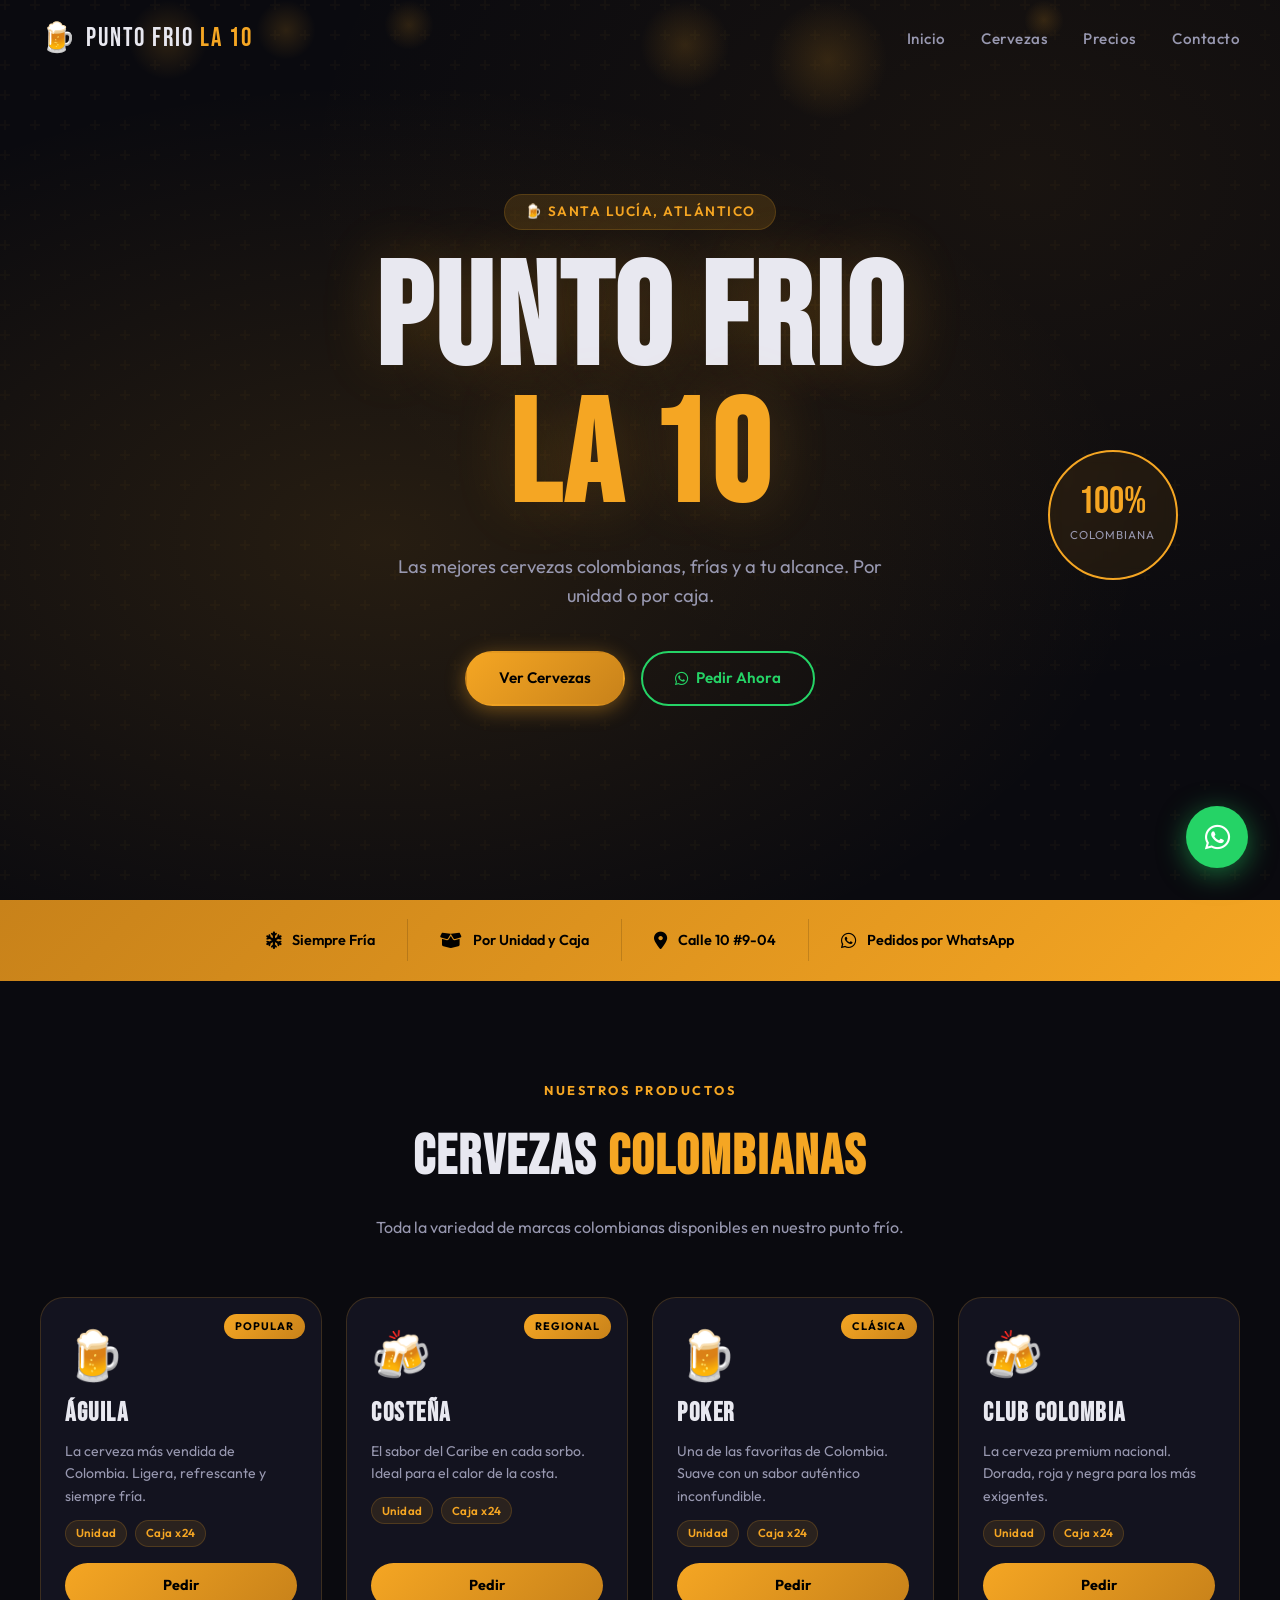
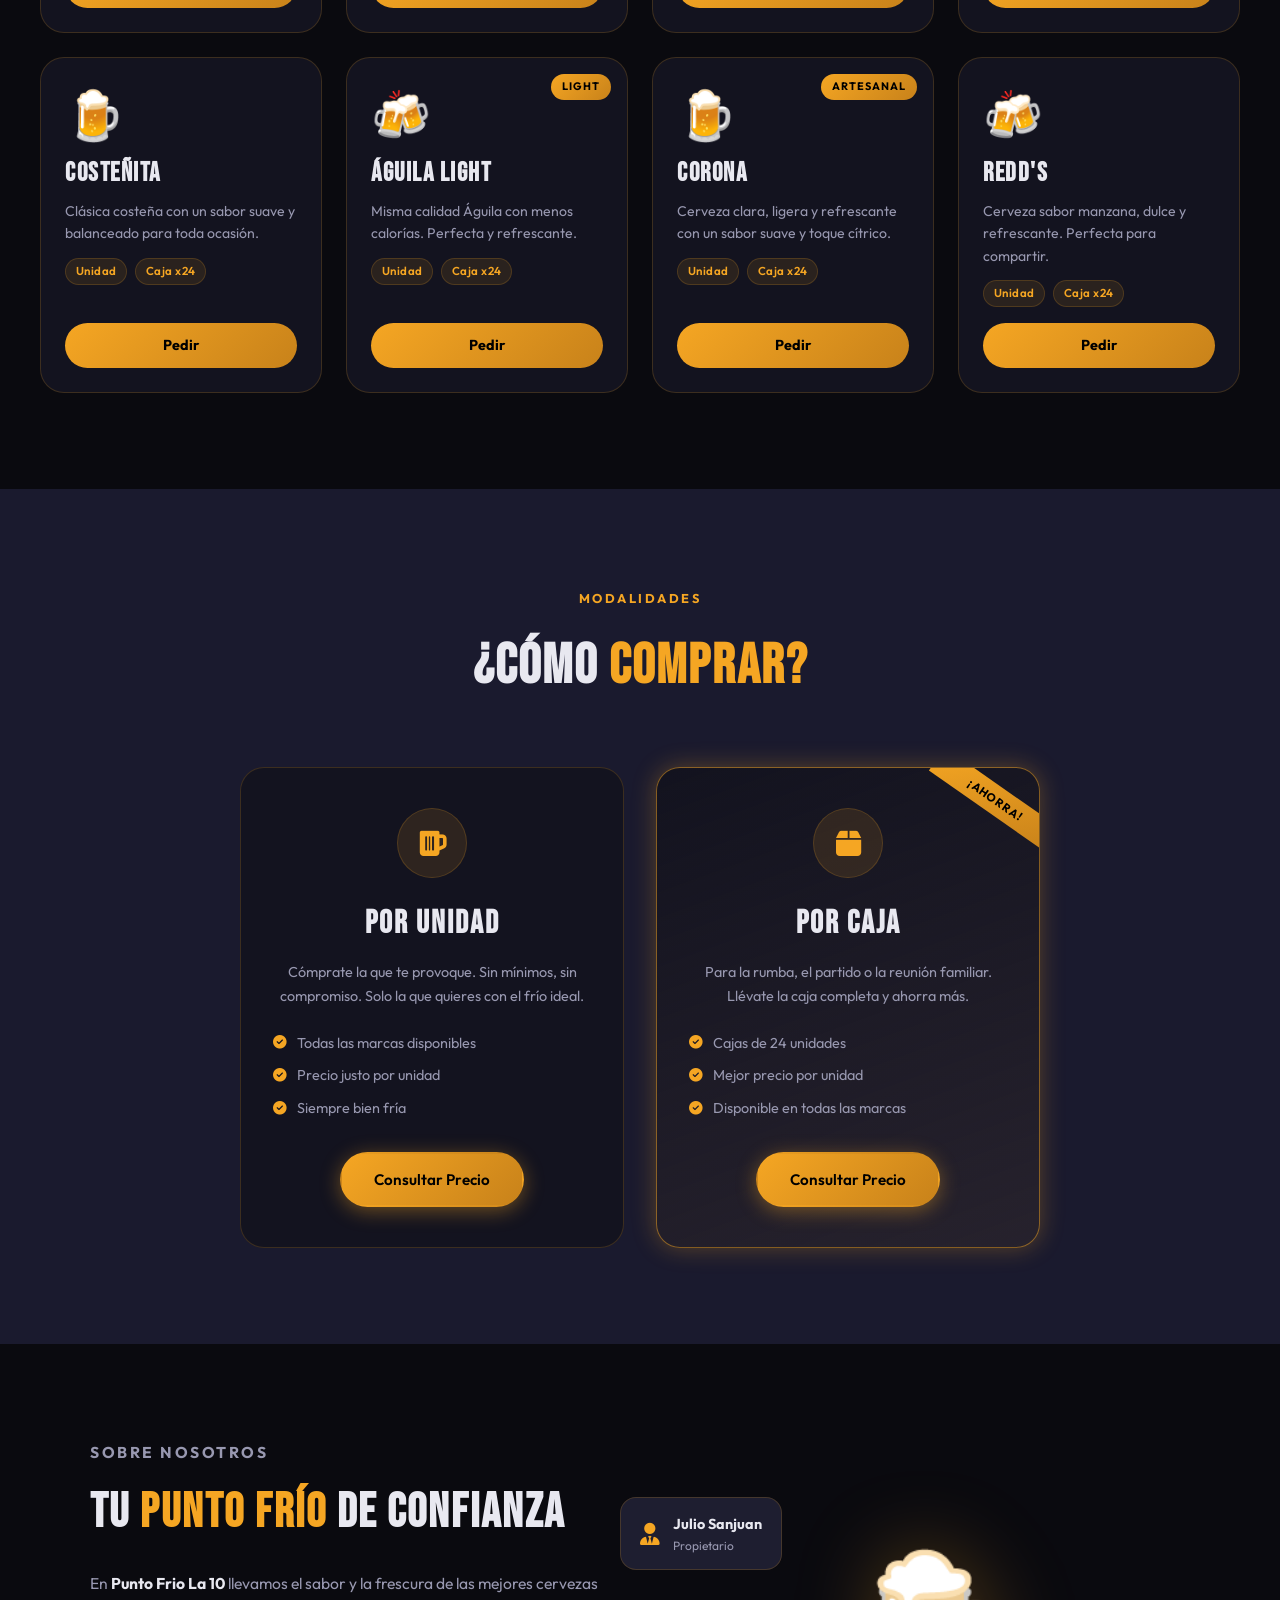
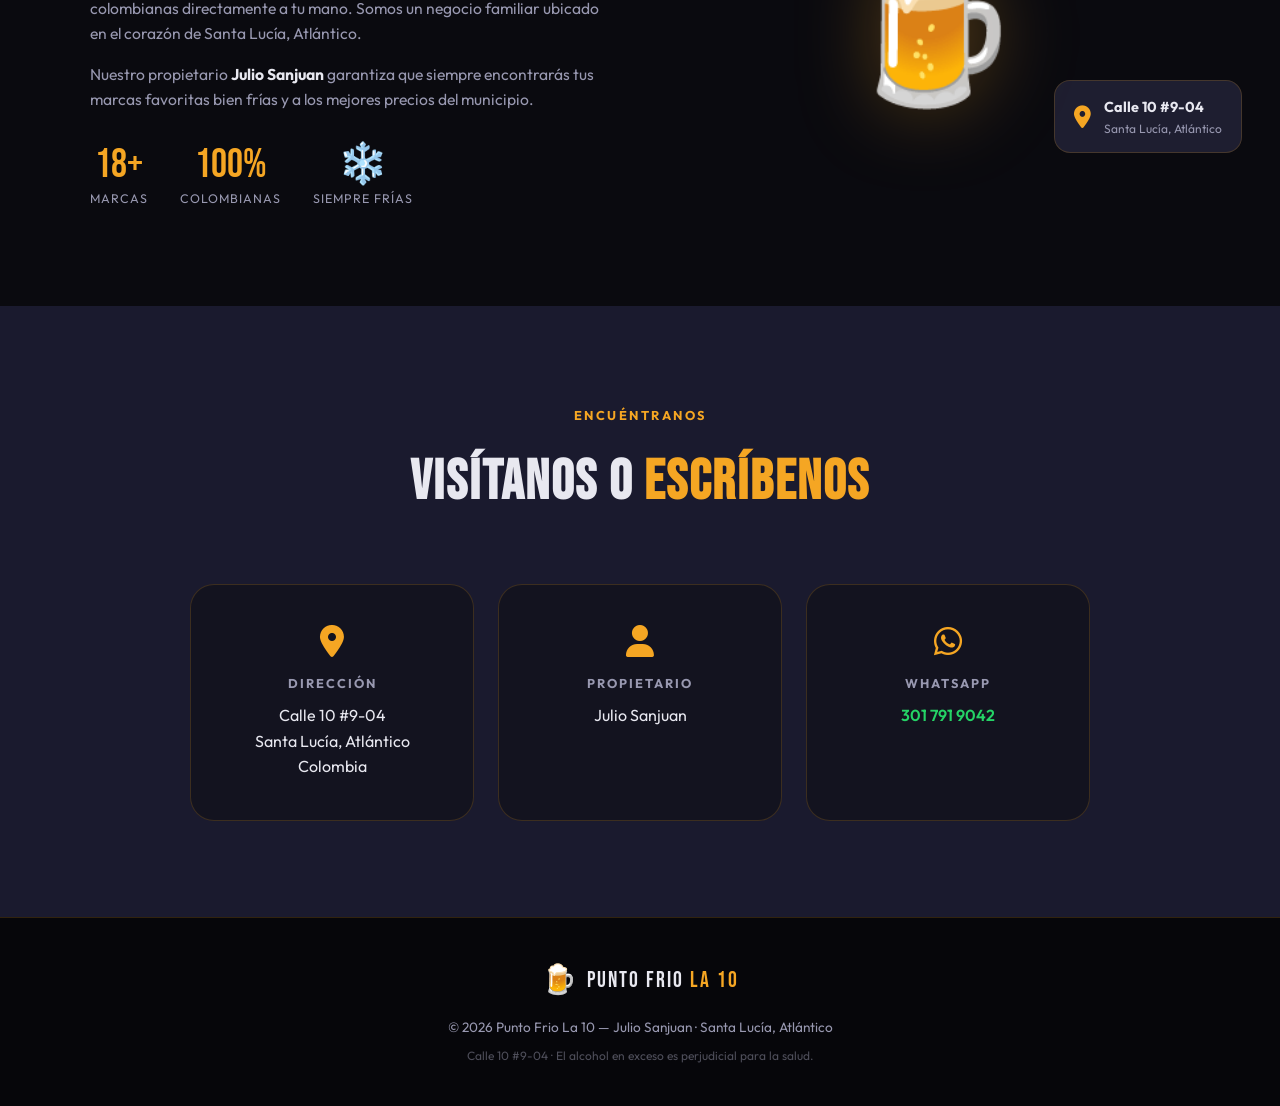
==== index.html @ 5906bde1 "Rename punto_frio_la_10.html to index.html" ====
<!DOCTYPE html>
<html lang="es">

<head>
    <meta charset="UTF-8" />
    <meta name="viewport" content="width=device-width, initial-scale=1.0" />
    <meta name="description"
        content="Punto Frio La 10 — Tu tienda de cervezas colombianas en Santa Lucía, Atlántico. Vendemos por unidad y por caja. Propietario: Julio Sanjuan." />
    <title>Punto Frio La 10 | Cervezas Colombianas</title>
    <link rel="stylesheet" href="stile.css" />
    <link rel="preconnect" href="https://fonts.googleapis.com" />
    <link rel="preconnect" href="https://fonts.gstatic.com" crossorigin />
    <link href="https://fonts.googleapis.com/css2?family=Bebas+Neue&family=Outfit:wght@300;400;600;700&display=swap"
        rel="stylesheet" />
    <!-- Font Awesome for icons -->
    <link rel="stylesheet" href="https://cdnjs.cloudflare.com/ajax/libs/font-awesome/6.5.0/css/all.min.css" />
</head>

<body>

    <!-- ===== NAV ===== -->
    <nav class="navbar" id="navbar">
        <div class="nav-brand">
            <span class="brand-icon">🍺</span>
            <span class="brand-name">Punto Frio <span class="accent">La 10</span></span>
        </div>
        <ul class="nav-links" id="navLinks">
            <li><a href="#inicio">Inicio</a></li>
            <li><a href="#productos">Cervezas</a></li>
            <li><a href="#precios">Precios</a></li>
            <li><a href="#contacto">Contacto</a></li>
        </ul>
        <button class="hamburger" id="hamburger" aria-label="Menú">
            <span></span><span></span><span></span>
        </button>
    </nav>

    <!-- ===== HERO ===== -->
    <section class="hero" id="inicio">
        <div class="hero-bg-overlay"></div>
        <div class="bubbles">
            <div class="bubble"></div>
            <div class="bubble"></div>
            <div class="bubble"></div>
            <div class="bubble"></div>
            <div class="bubble"></div>
            <div class="bubble"></div>
        </div>
        <div class="hero-content">
            <p class="hero-tag">🍺 Santa Lucía, Atlántico</p>
            <h1 class="hero-title">Punto Frio<br /><span class="accent">La 10</span></h1>
            <p class="hero-subtitle">Las mejores cervezas colombianas, frías y a tu alcance. Por unidad o por caja.</p>
            <div class="hero-cta">
                <a href="#productos" class="btn btn-primary">Ver Cervezas</a>
                <a href="https://wa.me/573017919042" class="btn btn-outline" target="_blank" rel="noopener">
                    <i class="fab fa-whatsapp"></i> Pedir Ahora
                </a>
            </div>
        </div>
        <div class="hero-badge">
            <div class="badge-inner">
                <span class="badge-num">100%</span>
                <span class="badge-text">Colombiana</span>
            </div>
        </div>
    </section>

    <!-- ===== FEATURES STRIP ===== -->
    <section class="features-strip">
        <div class="feature-item">
            <i class="fas fa-snowflake"></i>
            <span>Siempre Fría</span>
        </div>
        <div class="feature-item">
            <i class="fas fa-box-open"></i>
            <span>Por Unidad y Caja</span>
        </div>
        <div class="feature-item">
            <i class="fas fa-map-marker-alt"></i>
            <span>Calle 10 #9-04</span>
        </div>
        <div class="feature-item">
            <i class="fab fa-whatsapp"></i>
            <span>Pedidos por WhatsApp</span>
        </div>
    </section>

    <!-- ===== PRODUCTS ===== -->
    <section class="products" id="productos">
        <div class="section-header">
            <p class="section-tag">Nuestros Productos</p>
            <h2 class="section-title">Cervezas <span class="accent">Colombianas</span></h2>
            <p class="section-sub">Toda la variedad de marcas colombianas disponibles en nuestro punto frío.</p>
        </div>
        <div class="products-grid">

            <div class="product-card" id="card-aguila">
                <div class="product-badge">Popular</div>
                <div class="product-emoji">🍺</div>
                <div class="product-info">
                    <h3>Águila</h3>
                    <p>La cerveza más vendida de Colombia. Ligera, refrescante y siempre fría.</p>
                    <div class="product-tags">
                        <span class="tag">Unidad</span>
                        <span class="tag">Caja x24</span>
                    </div>
                </div>
                <a href="https://wa.me/573017919042?text=Hola!%20Quiero%20pedir%20Águila" target="_blank"
                    class="product-btn">Pedir</a>
            </div>

            <div class="product-card" id="card-costeña">
                <div class="product-badge">Regional</div>
                <div class="product-emoji">🍻</div>
                <div class="product-info">
                    <h3>Costeña</h3>
                    <p>El sabor del Caribe en cada sorbo. Ideal para el calor de la costa.</p>
                    <div class="product-tags">
                        <span class="tag">Unidad</span>
                        <span class="tag">Caja x24</span>
                    </div>
                </div>
                <a href="https://wa.me/573017919042?text=Hola!%20Quiero%20pedir%20Costeña" target="_blank"
                    class="product-btn">Pedir</a>
            </div>

            <div class="product-card" id="card-poker">
                <div class="product-badge">Clásica</div>
                <div class="product-emoji">🍺</div>
                <div class="product-info">
                    <h3>Poker</h3>
                    <p>Una de las favoritas de Colombia. Suave con un sabor auténtico inconfundible.</p>
                    <div class="product-tags">
                        <span class="tag">Unidad</span>
                        <span class="tag">Caja x24</span>
                    </div>
                </div>
                <a href="https://wa.me/573017919042?text=Hola!%20Quiero%20pedir%20Poker" target="_blank"
                    class="product-btn">Pedir</a>
            </div>

            <div class="product-card" id="card-club">
                <div class="product-emoji">🍻</div>
                <div class="product-info">
                    <h3>Club Colombia</h3>
                    <p>La cerveza premium nacional. Dorada, roja y negra para los más exigentes.</p>
                    <div class="product-tags">
                        <span class="tag">Unidad</span>
                        <span class="tag">Caja x24</span>
                    </div>
                </div>
                <a href="https://wa.me/573017919042?text=Hola!%20Quiero%20pedir%20Club%20Colombia" target="_blank"
                    class="product-btn">Pedir</a>
            </div>

            <div class="product-card" id="card-pilsen">
                <div class="product-emoji">🍺</div>
                <div class="product-info">
                    <h3>Costeñita</h3>
                    <p>Clásica costeña con un sabor suave y balanceado para toda ocasión.</p>
                    <div class="product-tags">
                        <span class="tag">Unidad</span>
                        <span class="tag">Caja x24</span>
                    </div>
                </div>
                <a href="https://wa.me/573017919042?text=Hola!%20Quiero%20pedir%20Pilsen" target="_blank"
                    class="product-btn">Pedir</a>
            </div>

            <div class="product-card" id="card-aguila-light">
                <div class="product-badge">Light</div>
                <div class="product-emoji">🍻</div>
                <div class="product-info">
                    <h3>Águila Light</h3>
                    <p>Misma calidad Águila con menos calorías. Perfecta y refrescante.</p>
                    <div class="product-tags">
                        <span class="tag">Unidad</span>
                        <span class="tag">Caja x24</span>
                    </div>
                </div>
                <a href="https://wa.me/573017919042?text=Hola!%20Quiero%20pedir%20Águila%20Light" target="_blank"
                    class="product-btn">Pedir</a>
            </div>

            <div class="product-card" id="card-tres-cordilleras">
                <div class="product-badge">Artesanal</div>
                <div class="product-emoji">🍺</div>
                <div class="product-info">
                    <h3>Corona</h3>
                    <p>Cerveza clara, ligera y refrescante con un sabor suave y toque cítrico.</p>
                    <div class="product-tags">
                        <span class="tag">Unidad</span>
                        <span class="tag">Caja x24</span>
                    </div>
                </div>
                <a href="https://wa.me/573017919042?text=Hola!%20Quiero%20pedir%20Tres%20Cordilleras" target="_blank"
                    class="product-btn">Pedir</a>
            </div>

            <div class="product-card" id="card-redd">
                <div class="product-emoji">🍻</div>
                <div class="product-info">
                    <h3>Redd's</h3>
                    <p>Cerveza sabor manzana, dulce y refrescante. Perfecta para compartir.</p>
                    <div class="product-tags">
                        <span class="tag">Unidad</span>
                        <span class="tag">Caja x24</span>
                    </div>
                </div>
                <a href="https://wa.me/573017919042?text=Hola!%20Quiero%20pedir%20Redd's" target="_blank"
                    class="product-btn">Pedir</a>
            </div>

        </div>
    </section>

    <!-- ===== PRICING ===== -->
    <section class="pricing" id="precios">
        <div class="section-header">
            <p class="section-tag">Modalidades</p>
            <h2 class="section-title">¿Cómo <span class="accent">comprar?</span></h2>
        </div>
        <div class="pricing-grid">
            <div class="pricing-card" id="pricing-unit">
                <div class="pricing-icon"><i class="fas fa-beer"></i></div>
                <h3>Por Unidad</h3>
                <p>Cómprate la que te provoque. Sin mínimos, sin compromiso. Solo la que quieres con el frío ideal.</p>
                <ul>
                    <li><i class="fas fa-check-circle"></i> Todas las marcas disponibles</li>
                    <li><i class="fas fa-check-circle"></i> Precio justo por unidad</li>
                    <li><i class="fas fa-check-circle"></i> Siempre bien fría</li>
                </ul>
                <a href="https://wa.me/573017919042?text=Hola!%20Quiero%20saber%20los%20precios%20por%20unidad"
                    target="_blank" class="btn btn-primary">Consultar Precio</a>
            </div>
            <div class="pricing-card featured" id="pricing-box">
                <div class="pricing-ribbon">¡Ahorra!</div>
                <div class="pricing-icon"><i class="fas fa-box"></i></div>
                <h3>Por Caja</h3>
                <p>Para la rumba, el partido o la reunión familiar. Llévate la caja completa y ahorra más.</p>
                <ul>
                    <li><i class="fas fa-check-circle"></i> Cajas de 24 unidades</li>
                    <li><i class="fas fa-check-circle"></i> Mejor precio por unidad</li>
                    <li><i class="fas fa-check-circle"></i> Disponible en todas las marcas</li>
                </ul>
                <a href="https://wa.me/573017919042?text=Hola!%20Quiero%20saber%20los%20precios%20por%20caja"
                    target="_blank" class="btn btn-primary">Consultar Precio</a>
            </div>
        </div>
    </section>

    <!-- ===== ABOUT ===== -->
    <section class="about" id="about">
        <div class="about-content">
            <div class="about-text">
                <p class="section-tag">Sobre Nosotros</p>
                <h2>Tu <span class="accent">Punto Frío</span> de Confianza</h2>
                <p>En <strong>Punto Frio La 10</strong> llevamos el sabor y la frescura de las mejores cervezas
                    colombianas directamente a tu mano. Somos un negocio familiar ubicado en el corazón de Santa Lucía,
                    Atlántico.</p>
                <p>Nuestro propietario <strong>Julio Sanjuan</strong> garantiza que siempre encontrarás tus marcas
                    favoritas bien frías y a los mejores precios del municipio.</p>
                <div class="about-stats">
                    <div class="stat">
                        <span class="stat-num">18+</span>
                        <span class="stat-label">Marcas</span>
                    </div>
                    <div class="stat">
                        <span class="stat-num">100%</span>
                        <span class="stat-label">Colombianas</span>
                    </div>
                    <div class="stat">
                        <span class="stat-num">❄️</span>
                        <span class="stat-label">Siempre Frías</span>
                    </div>
                </div>
            </div>
            <div class="about-visual">
                <div class="about-card-float" id="about-owner">
                    <i class="fas fa-user-tie"></i>
                    <div>
                        <strong>Julio Sanjuan</strong>
                        <span>Propietario</span>
                    </div>
                </div>
                <div class="about-card-float" id="about-location">
                    <i class="fas fa-map-marker-alt"></i>
                    <div>
                        <strong>Calle 10 #9-04</strong>
                        <span>Santa Lucía, Atlántico</span>
                    </div>
                </div>
                <div class="about-big-icon">🍺</div>
            </div>
        </div>
    </section>

    <!-- ===== CONTACT ===== -->
    <section class="contact" id="contacto">
        <div class="section-header">
            <p class="section-tag">Encuéntranos</p>
            <h2 class="section-title">Visítanos o <span class="accent">Escríbenos</span></h2>
        </div>
        <div class="contact-grid">
            <div class="contact-card" id="contact-address">
                <i class="fas fa-map-marker-alt"></i>
                <h4>Dirección</h4>
                <p>Calle 10 #9-04<br />Santa Lucía, Atlántico<br />Colombia</p>
            </div>
            <div class="contact-card" id="contact-owner">
                <i class="fas fa-user"></i>
                <h4>Propietario</h4>
                <p>Julio Sanjuan</p>
            </div>
            <div class="contact-card" id="contact-whatsapp">
                <i class="fab fa-whatsapp"></i>
                <h4>WhatsApp</h4>
                <p><a href="https://wa.me/573017919042" target="_blank" rel="noopener">301 791 9042</a></p>
            </div>
        </div>
    </section>

    <!-- ===== FOOTER ===== -->
    <footer class="footer">
        <div class="footer-inner">
            <div class="footer-brand">
                <span class="brand-icon">🍺</span>
                <span>Punto Frio <span class="accent">La 10</span></span>
            </div>
            <p>© 2026 Punto Frio La 10 — Julio Sanjuan · Santa Lucía, Atlántico</p>
            <p class="footer-legal">Calle 10 #9-04 · El alcohol en exceso es perjudicial para la salud.</p>
        </div>
    </footer>

    <!-- ===== WHATSAPP FLOATING BUTTON ===== -->
    <a href="https://wa.me/573017919042?text=Hola!%20Estoy%20interesado%20en%20sus%20cervezas%20🍺" class="whatsapp-fab"
        id="whatsapp-fab" target="_blank" rel="noopener" aria-label="Contactar por WhatsApp">
        <i class="fab fa-whatsapp"></i>
        <span class="whatsapp-tooltip">¡Escríbenos!</span>
    </a>

    <script>
        // Navbar scroll
        const navbar = document.getElementById('navbar');
        window.addEventListener('scroll', () => {
            navbar.classList.toggle('scrolled', window.scrollY > 50);
        });

        // Hamburger menu
        const hamburger = document.getElementById('hamburger');
        const navLinks = document.getElementById('navLinks');
        hamburger.addEventListener('click', () => {
            navLinks.classList.toggle('open');
            hamburger.classList.toggle('active');
        });

        // Close nav on link click
        document.querySelectorAll('.nav-links a').forEach(link => {
            link.addEventListener('click', () => {
                navLinks.classList.remove('open');
                hamburger.classList.remove('active');
            });
        });

        // Intersection Observer for scroll animations
        const observer = new IntersectionObserver((entries) => {
            entries.forEach(entry => {
                if (entry.isIntersecting) {
                    entry.target.classList.add('visible');
                }
            });
        }, { threshold: 0.15 });

        document.querySelectorAll('.product-card, .pricing-card, .contact-card, .about-card-float, .feature-item').forEach(el => {
            observer.observe(el);
        });
    </script>
</body>

</html>
---- stile.css ----
*,
*::before,
*::after {
  box-sizing: border-box;
  margin: 0;
  padding: 0;
}

:root {
  --gold: #f5a623;
  --gold-dark: #c8821a;
  --amber: #ffcc44;
  --bg-dark: #0a0a0f;
  --bg-card: #13131f;
  --bg-card2: #1a1a2e;
  --surface: #1e1e30;
  --border: rgba(245, 166, 35, 0.18);
  --text: #e8e8f0;
  --text-muted: #9898b0;
  --green-wa: #25D366;
  --radius: 16px;
  --radius-lg: 24px;
  --shadow: 0 8px 32px rgba(0, 0, 0, 0.5);
  --glow: 0 0 24px rgba(245, 166, 35, 0.3);
}

html {
  scroll-behavior: smooth;
}

body {
  font-family: 'Outfit', sans-serif;
  background: var(--bg-dark);
  color: var(--text);
  overflow-x: hidden;
  line-height: 1.6;
}

.accent {
  color: var(--gold);
}

/* --- SCROLLBAR --- */
::-webkit-scrollbar {
  width: 6px;
}

::-webkit-scrollbar-track {
  background: var(--bg-dark);
}

::-webkit-scrollbar-thumb {
  background: var(--gold-dark);
  border-radius: 3px;
}

/* =============================================
   NAVBAR
   ============================================= */
.navbar {
  position: fixed;
  top: 0;
  left: 0;
  right: 0;
  z-index: 1000;
  display: flex;
  align-items: center;
  justify-content: space-between;
  padding: 1rem 2.5rem;
  transition: background 0.3s, backdrop-filter 0.3s, box-shadow 0.3s;
}

.navbar.scrolled {
  background: rgba(10, 10, 15, 0.9);
  backdrop-filter: blur(12px);
  box-shadow: 0 2px 20px rgba(0, 0, 0, 0.6);
}

.nav-brand {
  display: flex;
  align-items: center;
  gap: 0.5rem;
  font-family: 'Bebas Neue', sans-serif;
  font-size: 1.6rem;
  letter-spacing: 2px;
  color: var(--text);
  text-decoration: none;
}

.brand-icon {
  font-size: 1.8rem;
}

.nav-links {
  display: flex;
  list-style: none;
  gap: 2.2rem;
}

.nav-links a {
  color: var(--text-muted);
  text-decoration: none;
  font-weight: 500;
  font-size: 0.95rem;
  letter-spacing: 0.5px;
  transition: color 0.25s;
  position: relative;
}

.nav-links a::after {
  content: '';
  position: absolute;
  bottom: -4px;
  left: 0;
  width: 0;
  height: 2px;
  background: var(--gold);
  transition: width 0.3s;
}

.nav-links a:hover {
  color: var(--gold);
}

.nav-links a:hover::after {
  width: 100%;
}

.hamburger {
  display: none;
  flex-direction: column;
  gap: 5px;
  background: none;
  border: none;
  cursor: pointer;
  padding: 4px;
}

.hamburger span {
  display: block;
  width: 26px;
  height: 2px;
  background: var(--text);
  border-radius: 2px;
  transition: transform 0.3s, opacity 0.3s;
}

.hamburger.active span:nth-child(1) {
  transform: translateY(7px) rotate(45deg);
}

.hamburger.active span:nth-child(2) {
  opacity: 0;
}

.hamburger.active span:nth-child(3) {
  transform: translateY(-7px) rotate(-45deg);
}


.hero {
  position: relative;
  min-height: 100vh;
  display: flex;
  align-items: center;
  justify-content: center;
  overflow: hidden;
  background: radial-gradient(ellipse at 30% 60%, rgba(245, 166, 35, 0.12) 0%, transparent 60%),
    radial-gradient(ellipse at 80% 20%, rgba(200, 130, 26, 0.08) 0%, transparent 50%),
    var(--bg-dark);
}

.hero-bg-overlay {
  position: absolute;
  inset: 0;
  background: url("data:image/svg+xml,%3Csvg width='60' height='60' viewBox='0 0 60 60' xmlns='http://www.w3.org/2000/svg'%3E%3Cg fill='none' fill-rule='evenodd'%3E%3Cg fill='%23f5a623' fill-opacity='0.03'%3E%3Cpath d='M36 34v-4h-2v4h-4v2h4v4h2v-4h4v-2h-4zm0-30V0h-2v4h-4v2h4v4h2V6h4V4h-4zM6 34v-4H4v4H0v2h4v4h2v-4h4v-2H6zM6 4V0H4v4H0v2h4v4h2V6h4V4H6z'/%3E%3C/g%3E%3C/g%3E%3C/svg%3E");
}


.bubbles {
  position: absolute;
  inset: 0;
  pointer-events: none;
}

.bubble {
  position: absolute;
  border-radius: 50%;
  background: radial-gradient(circle, rgba(245, 166, 35, 0.15), transparent 70%);
  animation: floatBubble linear infinite;
}

.bubble:nth-child(1) {
  width: 80px;
  height: 80px;
  left: 10%;
  animation-duration: 8s;
  animation-delay: 0s;
}

.bubble:nth-child(2) {
  width: 50px;
  height: 50px;
  left: 30%;
  animation-duration: 12s;
  animation-delay: 2s;
}

.bubble:nth-child(3) {
  width: 120px;
  height: 120px;
  left: 60%;
  animation-duration: 10s;
  animation-delay: 1s;
}

.bubble:nth-child(4) {
  width: 40px;
  height: 40px;
  left: 80%;
  animation-duration: 7s;
  animation-delay: 3s;
}

.bubble:nth-child(5) {
  width: 90px;
  height: 90px;
  left: 50%;
  animation-duration: 14s;
  animation-delay: 0.5s;
}

.bubble:nth-child(6) {
  width: 60px;
  height: 60px;
  left: 20%;
  animation-duration: 9s;
  animation-delay: 4s;
}

@keyframes floatBubble {
  0% {
    bottom: -10%;
    opacity: 0;
    transform: scale(0.8);
  }

  10% {
    opacity: 1;
  }

  90% {
    opacity: 1;
  }

  100% {
    bottom: 110%;
    opacity: 0;
    transform: scale(1.2);
  }
}

.hero-content {
  position: relative;
  z-index: 2;
  text-align: center;
  max-width: 750px;
  padding: 0 1.5rem;
}

.hero-tag {
  display: inline-block;
  background: rgba(245, 166, 35, 0.15);
  border: 1px solid var(--border);
  color: var(--gold);
  font-size: 0.85rem;
  font-weight: 600;
  letter-spacing: 1.5px;
  text-transform: uppercase;
  padding: 0.4rem 1.2rem;
  border-radius: 50px;
  margin-bottom: 1.5rem;
  animation: fadeDown 0.8s ease both;
}

.hero-title {
  font-family: 'Bebas Neue', sans-serif;
  font-size: clamp(4rem, 12vw, 9rem);
  line-height: 0.95;
  letter-spacing: 3px;
  color: var(--text);
  animation: fadeDown 0.9s 0.1s ease both;
  text-shadow: 0 0 60px rgba(245, 166, 35, 0.2);
}

.hero-subtitle {
  font-size: 1.15rem;
  color: var(--text-muted);
  margin: 1.5rem 0 2.5rem;
  max-width: 540px;
  margin-left: auto;
  margin-right: auto;
  animation: fadeDown 1s 0.2s ease both;
}

.hero-cta {
  display: flex;
  gap: 1rem;
  justify-content: center;
  flex-wrap: wrap;
  animation: fadeDown 1s 0.35s ease both;
}

.hero-badge {
  position: absolute;
  right: 8%;
  top: 50%;
  transform: translateY(-50%);
  z-index: 2;
  width: 130px;
  height: 130px;
  border-radius: 50%;
  border: 2px solid var(--gold);
  display: flex;
  align-items: center;
  justify-content: center;
  background: rgba(245, 166, 35, 0.08);
  backdrop-filter: blur(8px);
  animation: spinSlow 20s linear infinite, fadeDown 1s 0.5s ease both;
}

.badge-inner {
  text-align: center;
}

.badge-num {
  display: block;
  font-family: 'Bebas Neue', sans-serif;
  font-size: 2.4rem;
  color: var(--gold);
  line-height: 1;
}

.badge-text {
  font-size: 0.72rem;
  color: var(--text-muted);
  text-transform: uppercase;
  letter-spacing: 1px;
}

@keyframes spinSlow {
  to {
    transform: translateY(-50%) rotate(360deg);
  }
}

@keyframes fadeDown {
  from {
    opacity: 0;
    transform: translateY(-20px);
  }

  to {
    opacity: 1;
    transform: translateY(0);
  }
}


.btn {
  display: inline-flex;
  align-items: center;
  gap: 0.5rem;
  padding: 0.85rem 2rem;
  border-radius: 50px;
  font-family: 'Outfit', sans-serif;
  font-weight: 600;
  font-size: 0.95rem;
  text-decoration: none;
  cursor: pointer;
  transition: all 0.3s ease;
  border: 2px solid transparent;
  white-space: nowrap;
}

.btn-primary {
  background: linear-gradient(135deg, var(--gold), var(--gold-dark));
  color: #000;
  box-shadow: 0 4px 20px rgba(245, 166, 35, 0.4);
}

.btn-primary:hover {
  transform: translateY(-3px);
  box-shadow: 0 8px 30px rgba(245, 166, 35, 0.6);
  filter: brightness(1.1);
}

.btn-outline {
  background: transparent;
  border-color: var(--green-wa);
  color: var(--green-wa);
}

.btn-outline:hover {
  background: var(--green-wa);
  color: #fff;
  transform: translateY(-3px);
  box-shadow: 0 8px 30px rgba(37, 211, 102, 0.4);
}


.features-strip {
  display: flex;
  justify-content: center;
  flex-wrap: wrap;
  gap: 0;
  background: linear-gradient(135deg, var(--gold-dark), var(--gold));
  padding: 1.2rem 2rem;
}

.feature-item {
  display: flex;
  align-items: center;
  gap: 0.7rem;
  padding: 0.6rem 2rem;
  color: #000;
  font-weight: 600;
  font-size: 0.9rem;
  border-right: 1px solid rgba(0, 0, 0, 0.15);
  opacity: 0;
  transform: translateY(10px);
  transition: opacity 0.5s ease, transform 0.5s ease;
}

.feature-item:last-child {
  border-right: none;
}

.feature-item i {
  font-size: 1.1rem;
}

.feature-item.visible {
  opacity: 1;
  transform: translateY(0);
}


section {
  padding: 6rem 2rem;
}

.section-header {
  text-align: center;
  margin-bottom: 3.5rem;
}

.section-tag {
  display: inline-block;
  color: var(--gold);
  font-size: 0.8rem;
  font-weight: 700;
  letter-spacing: 2.5px;
  text-transform: uppercase;
  margin-bottom: 0.8rem;
}

.section-title {
  font-family: 'Bebas Neue', sans-serif;
  font-size: clamp(2.2rem, 5vw, 3.5rem);
  letter-spacing: 2px;
  color: var(--text);
  margin-bottom: 0.8rem;
}

.section-sub {
  color: var(--text-muted);
  max-width: 540px;
  margin: 0 auto;
}


.products {
  background: var(--bg-dark);
}

.products-grid {
  display: grid;
  grid-template-columns: repeat(auto-fill, minmax(260px, 1fr));
  gap: 1.5rem;
  max-width: 1200px;
  margin: 0 auto;
}

.product-card {
  background: var(--bg-card);
  border: 1px solid var(--border);
  border-radius: var(--radius-lg);
  padding: 2rem 1.5rem 1.5rem;
  display: flex;
  flex-direction: column;
  gap: 1rem;
  position: relative;
  overflow: hidden;
  transition: transform 0.35s ease, box-shadow 0.35s ease, border-color 0.35s ease;
  opacity: 0;
  transform: translateY(24px);
}

.product-card.visible {
  opacity: 1;
  transform: translateY(0);
}

.product-card::before {
  content: '';
  position: absolute;
  top: 0;
  left: 0;
  right: 0;
  height: 3px;
  background: linear-gradient(90deg, var(--gold-dark), var(--amber));
  opacity: 0;
  transition: opacity 0.3s;
}

.product-card:hover {
  transform: translateY(-8px);
  box-shadow: var(--glow), var(--shadow);
  border-color: rgba(245, 166, 35, 0.4);
}

.product-card:hover::before {
  opacity: 1;
}

.product-badge {
  position: absolute;
  top: 1rem;
  right: 1rem;
  background: linear-gradient(135deg, var(--gold), var(--gold-dark));
  color: #000;
  font-size: 0.68rem;
  font-weight: 700;
  letter-spacing: 1px;
  text-transform: uppercase;
  padding: 0.25rem 0.7rem;
  border-radius: 50px;
}

.product-emoji {
  font-size: 3rem;
  line-height: 1;
}

.product-info h3 {
  font-family: 'Bebas Neue', sans-serif;
  font-size: 1.6rem;
  letter-spacing: 1.5px;
  color: var(--text);
}

.product-info p {
  font-size: 0.88rem;
  color: var(--text-muted);
  margin-top: 0.3rem;
}

.product-tags {
  display: flex;
  gap: 0.5rem;
  margin-top: 0.8rem;
  flex-wrap: wrap;
}

.tag {
  background: rgba(245, 166, 35, 0.1);
  border: 1px solid var(--border);
  color: var(--gold);
  font-size: 0.72rem;
  font-weight: 600;
  padding: 0.2rem 0.6rem;
  border-radius: 50px;
  letter-spacing: 0.5px;
}

.product-btn {
  display: block;
  text-align: center;
  background: linear-gradient(135deg, var(--gold), var(--gold-dark));
  color: #000;
  font-weight: 700;
  font-size: 0.9rem;
  padding: 0.7rem;
  border-radius: 50px;
  text-decoration: none;
  transition: filter 0.25s, transform 0.25s, box-shadow 0.25s;
  margin-top: auto;
}

.product-btn:hover {
  filter: brightness(1.15);
  transform: scale(1.03);
  box-shadow: 0 4px 20px rgba(245, 166, 35, 0.5);
}


.pricing {
  background: var(--bg-card2);
}

.pricing-grid {
  display: grid;
  grid-template-columns: repeat(auto-fit, minmax(280px, 1fr));
  gap: 2rem;
  max-width: 800px;
  margin: 0 auto;
}

.pricing-card {
  background: var(--bg-card);
  border: 1px solid var(--border);
  border-radius: var(--radius-lg);
  padding: 2.5rem 2rem;
  text-align: center;
  position: relative;
  overflow: hidden;
  transition: transform 0.35s, box-shadow 0.35s;
  opacity: 0;
  transform: translateY(24px);
}

.pricing-card.visible {
  opacity: 1;
  transform: translateY(0);
}

.pricing-card.featured {
  border-color: rgba(245, 166, 35, 0.5);
  background: linear-gradient(160deg, var(--bg-card), rgba(245, 166, 35, 0.06));
  box-shadow: var(--glow);
}

.pricing-card:hover {
  transform: translateY(-6px);
  box-shadow: var(--glow), var(--shadow);
}

.pricing-ribbon {
  position: absolute;
  top: 18px;
  right: -28px;
  background: linear-gradient(135deg, var(--gold), var(--gold-dark));
  color: #000;
  font-size: 0.72rem;
  font-weight: 700;
  padding: 0.3rem 2.5rem;
  transform: rotate(35deg);
  letter-spacing: 1px;
  text-transform: uppercase;
}

.pricing-icon {
  width: 70px;
  height: 70px;
  border-radius: 50%;
  background: rgba(245, 166, 35, 0.12);
  border: 1px solid var(--border);
  display: flex;
  align-items: center;
  justify-content: center;
  font-size: 1.8rem;
  color: var(--gold);
  margin: 0 auto 1.2rem;
}

.pricing-card h3 {
  font-family: 'Bebas Neue', sans-serif;
  font-size: 2rem;
  letter-spacing: 2px;
  margin-bottom: 0.8rem;
}

.pricing-card p {
  color: var(--text-muted);
  font-size: 0.9rem;
  margin-bottom: 1.5rem;
}

.pricing-card ul {
  list-style: none;
  margin-bottom: 2rem;
  display: flex;
  flex-direction: column;
  gap: 0.6rem;
}

.pricing-card ul li {
  display: flex;
  align-items: center;
  gap: 0.6rem;
  font-size: 0.9rem;
  color: var(--text-muted);
}

.pricing-card ul li i {
  color: var(--gold);
  font-size: 0.85rem;
}

.about {
  background: var(--bg-dark);
}

.about-content {
  max-width: 1100px;
  margin: 0 auto;
  display: grid;
  grid-template-columns: 1fr 1fr;
  gap: 4rem;
  align-items: center;
}

.about-text .section-tag {
  display: inline-block;
  margin-bottom: 0.6rem;
}

.about-text h2 {
  font-family: 'Bebas Neue', sans-serif;
  font-size: clamp(2rem, 4vw, 3rem);
  letter-spacing: 2px;
  margin-bottom: 1.2rem;
}

.about-text p {
  color: var(--text-muted);
  margin-bottom: 1rem;
  font-size: 0.98rem;
}

.about-text p strong {
  color: var(--text);
}

.about-stats {
  display: flex;
  gap: 2rem;
  margin-top: 2rem;
  flex-wrap: wrap;
}

.stat {
  text-align: center;
}

.stat-num {
  display: block;
  font-family: 'Bebas Neue', sans-serif;
  font-size: 2.5rem;
  color: var(--gold);
  line-height: 1;
}

.stat-label {
  font-size: 0.78rem;
  color: var(--text-muted);
  text-transform: uppercase;
  letter-spacing: 1px;
}

.about-visual {
  position: relative;
  display: flex;
  align-items: center;
  justify-content: center;
  min-height: 320px;
}

.about-big-icon {
  font-size: 9rem;
  filter: drop-shadow(0 0 40px rgba(245, 166, 35, 0.3));
  animation: floatIcon 4s ease-in-out infinite;
  user-select: none;
}

@keyframes floatIcon {

  0%,
  100% {
    transform: translateY(0);
  }

  50% {
    transform: translateY(-16px);
  }
}

.about-card-float {
  position: absolute;
  display: flex;
  align-items: center;
  gap: 0.8rem;
  background: var(--surface);
  border: 1px solid var(--border);
  border-radius: var(--radius);
  padding: 0.9rem 1.2rem;
  backdrop-filter: blur(12px);
  opacity: 0;
  transition: opacity 0.5s ease, transform 0.5s ease;
  transform: translateY(10px);
}

.about-card-float.visible {
  opacity: 1;
  transform: translateY(0);
}

#about-owner {
  top: 10%;
  left: -10%;
}

#about-location {
  bottom: 10%;
  right: -10%;
}

.about-card-float i {
  font-size: 1.4rem;
  color: var(--gold);
}

.about-card-float div {
  display: flex;
  flex-direction: column;
}

.about-card-float strong {
  font-size: 0.9rem;
  color: var(--text);
}

.about-card-float span {
  font-size: 0.75rem;
  color: var(--text-muted);
}


.contact {
  background: var(--bg-card2);
}

.contact-grid {
  display: grid;
  grid-template-columns: repeat(auto-fit, minmax(220px, 1fr));
  gap: 1.5rem;
  max-width: 900px;
  margin: 0 auto;
}

.contact-card {
  background: var(--bg-card);
  border: 1px solid var(--border);
  border-radius: var(--radius-lg);
  padding: 2.5rem 1.5rem;
  text-align: center;
  transition: transform 0.3s, border-color 0.3s, box-shadow 0.3s;
  opacity: 0;
  transform: translateY(20px);
}

.contact-card.visible {
  opacity: 1;
  transform: translateY(0);
}

.contact-card:hover {
  transform: translateY(-6px);
  border-color: rgba(245, 166, 35, 0.4);
  box-shadow: var(--glow);
}

.contact-card i {
  font-size: 2rem;
  color: var(--gold);
  margin-bottom: 1rem;
  display: block;
}

.contact-card h4 {
  font-size: 0.8rem;
  text-transform: uppercase;
  letter-spacing: 2px;
  color: var(--text-muted);
  margin-bottom: 0.6rem;
}

.contact-card p {
  font-size: 1rem;
  color: var(--text);
  line-height: 1.6;
}

.contact-card a {
  color: var(--green-wa);
  text-decoration: none;
  font-weight: 600;
  transition: color 0.2s;
}

.contact-card a:hover {
  color: #1aab50;
}


.footer {
  background: #06060a;
  border-top: 1px solid var(--border);
  padding: 2.5rem 2rem;
}

.footer-inner {
  text-align: center;
  display: flex;
  flex-direction: column;
  gap: 0.5rem;
  align-items: center;
}

.footer-brand {
  display: flex;
  align-items: center;
  gap: 0.5rem;
  font-family: 'Bebas Neue', sans-serif;
  font-size: 1.4rem;
  letter-spacing: 2px;
  margin-bottom: 0.3rem;
}

.footer-inner p {
  color: var(--text-muted);
  font-size: 0.85rem;
}

.footer-legal {
  font-size: 0.75rem !important;
  color: rgba(150, 150, 170, 0.5) !important;
}


.whatsapp-fab {
  position: fixed;
  bottom: 2rem;
  right: 2rem;
  z-index: 999;
  width: 62px;
  height: 62px;
  background: var(--green-wa);
  color: #fff;
  border-radius: 50%;
  display: flex;
  align-items: center;
  justify-content: center;
  font-size: 1.8rem;
  text-decoration: none;
  box-shadow: 0 6px 28px rgba(37, 211, 102, 0.5);
  transition: transform 0.3s, box-shadow 0.3s;
  animation: waPulse 2.5s infinite;
}

.whatsapp-fab:hover {
  transform: scale(1.12);
  box-shadow: 0 10px 40px rgba(37, 211, 102, 0.7);
}

.whatsapp-tooltip {
  position: absolute;
  right: 74px;
  background: rgba(10, 10, 15, 0.9);
  border: 1px solid rgba(255, 255, 255, 0.1);
  color: #fff;
  font-size: 0.82rem;
  font-weight: 600;
  padding: 0.4rem 0.9rem;
  border-radius: 50px;
  white-space: nowrap;
  opacity: 0;
  pointer-events: none;
  transition: opacity 0.3s;
  backdrop-filter: blur(8px);
}

.whatsapp-fab:hover .whatsapp-tooltip {
  opacity: 1;
}

@keyframes waPulse {

  0%,
  100% {
    box-shadow: 0 6px 28px rgba(37, 211, 102, 0.5);
  }

  50% {
    box-shadow: 0 6px 40px rgba(37, 211, 102, 0.85), 0 0 0 10px rgba(37, 211, 102, 0.1);
  }
}

/* =============================================
   RESPONSIVE
   ============================================= */
@media (max-width: 900px) {
  .about-content {
    grid-template-columns: 1fr;
    gap: 2rem;
  }

  .about-visual {
    min-height: 220px;
  }

  #about-owner {
    top: 0;
    left: 0;
  }

  #about-location {
    bottom: 0;
    right: 0;
  }

  .hero-badge {
    display: none;
  }
}

@media (max-width: 700px) {
  .nav-links {
    position: fixed;
    top: 0;
    right: 0;
    width: 75%;
    max-width: 320px;
    height: 100vh;
    background: rgba(13, 13, 24, 0.97);
    backdrop-filter: blur(16px);
    flex-direction: column;
    justify-content: center;
    align-items: center;
    gap: 2.5rem;
    transform: translateX(100%);
    transition: transform 0.4s cubic-bezier(0.4, 0, 0.2, 1);
    border-left: 1px solid var(--border);
  }

  .nav-links.open {
    transform: translateX(0);
  }

  .nav-links a {
    font-size: 1.3rem;
  }

  .hamburger {
    display: flex;
    z-index: 1100;
  }

  .navbar {
    padding: 1rem 1.5rem;
  }

  section {
    padding: 4rem 1.2rem;
  }

  .features-strip {
    gap: 0;
  }

  .feature-item {
    flex: 1 1 50%;
    border-right: none;
    border-bottom: 1px solid rgba(0, 0, 0, 0.15);
    padding: 0.8rem 1rem;
    justify-content: center;
  }

  .about-card-float {
    position: relative;
    margin: 0;
    top: auto !important;
    left: auto !important;
    right: auto !important;
    bottom: auto !important;
  }

  .about-visual {
    flex-direction: column;
    gap: 1rem;
  }
}
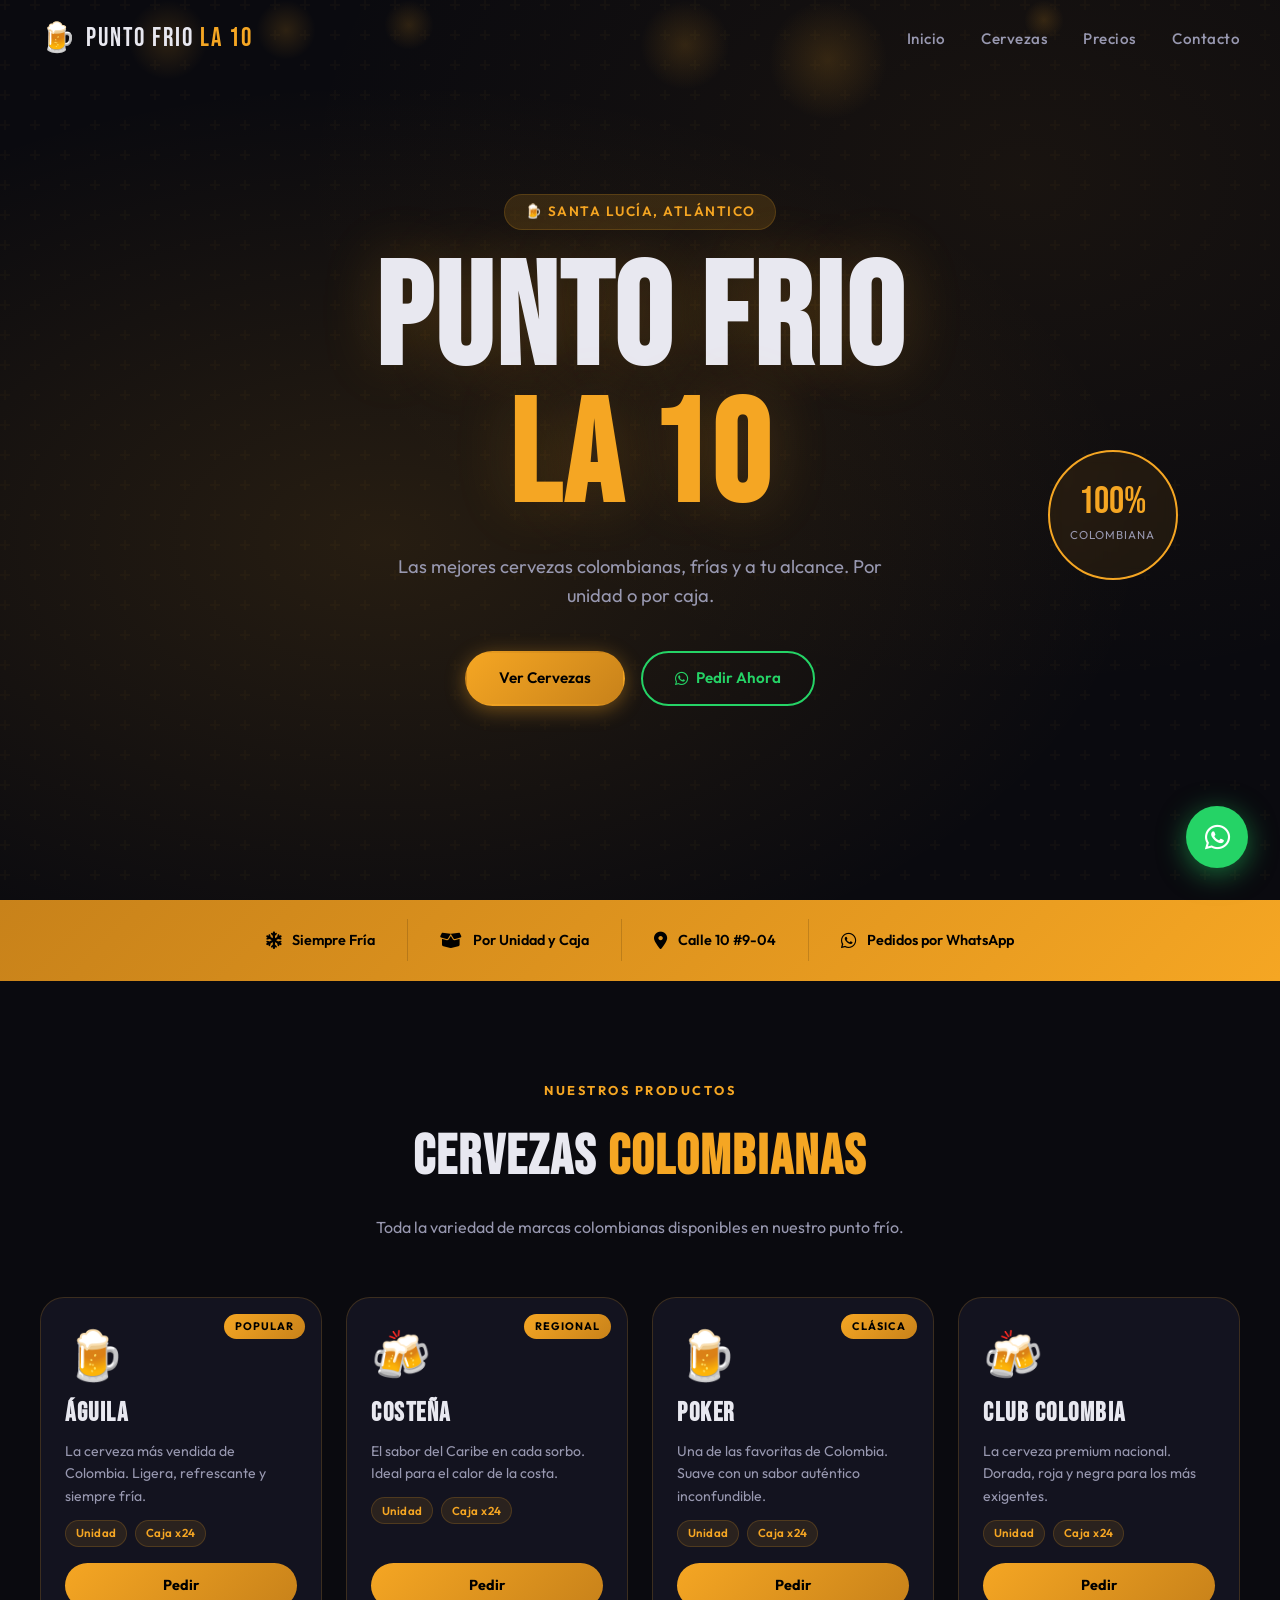
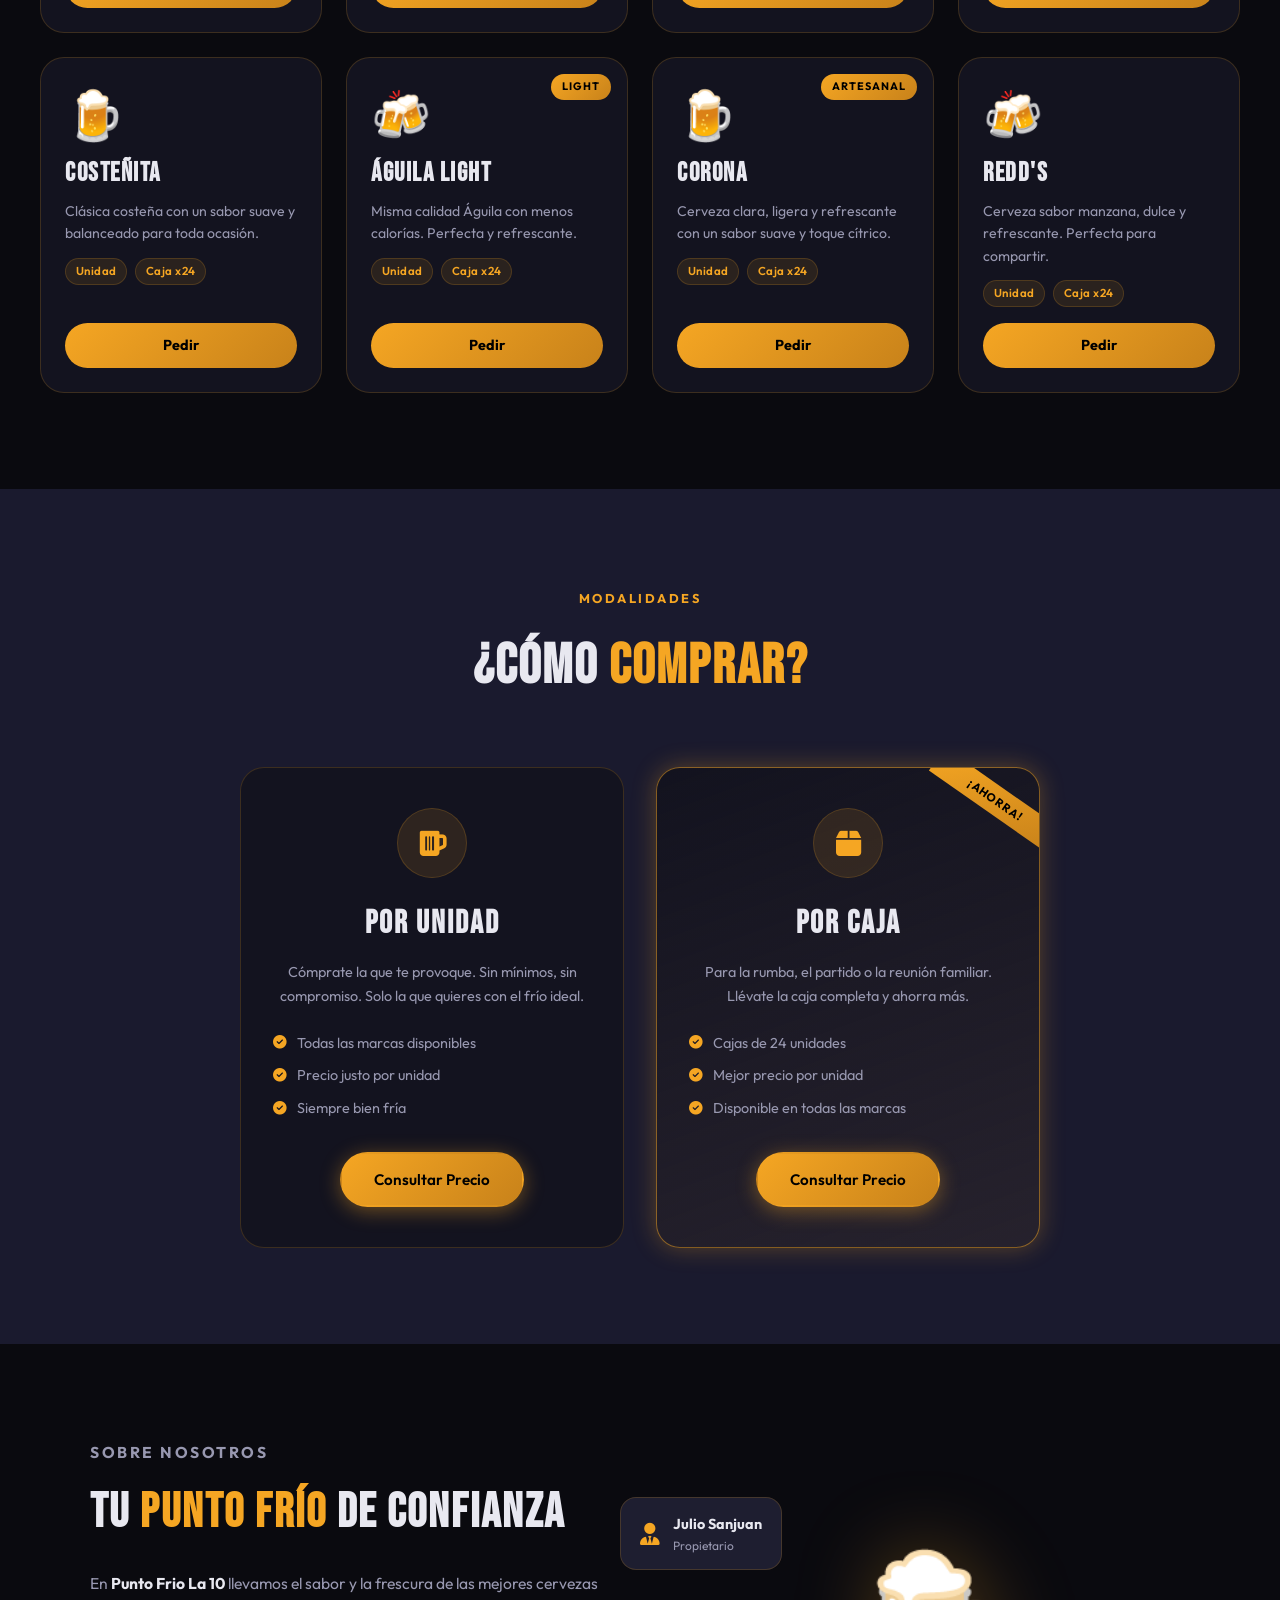
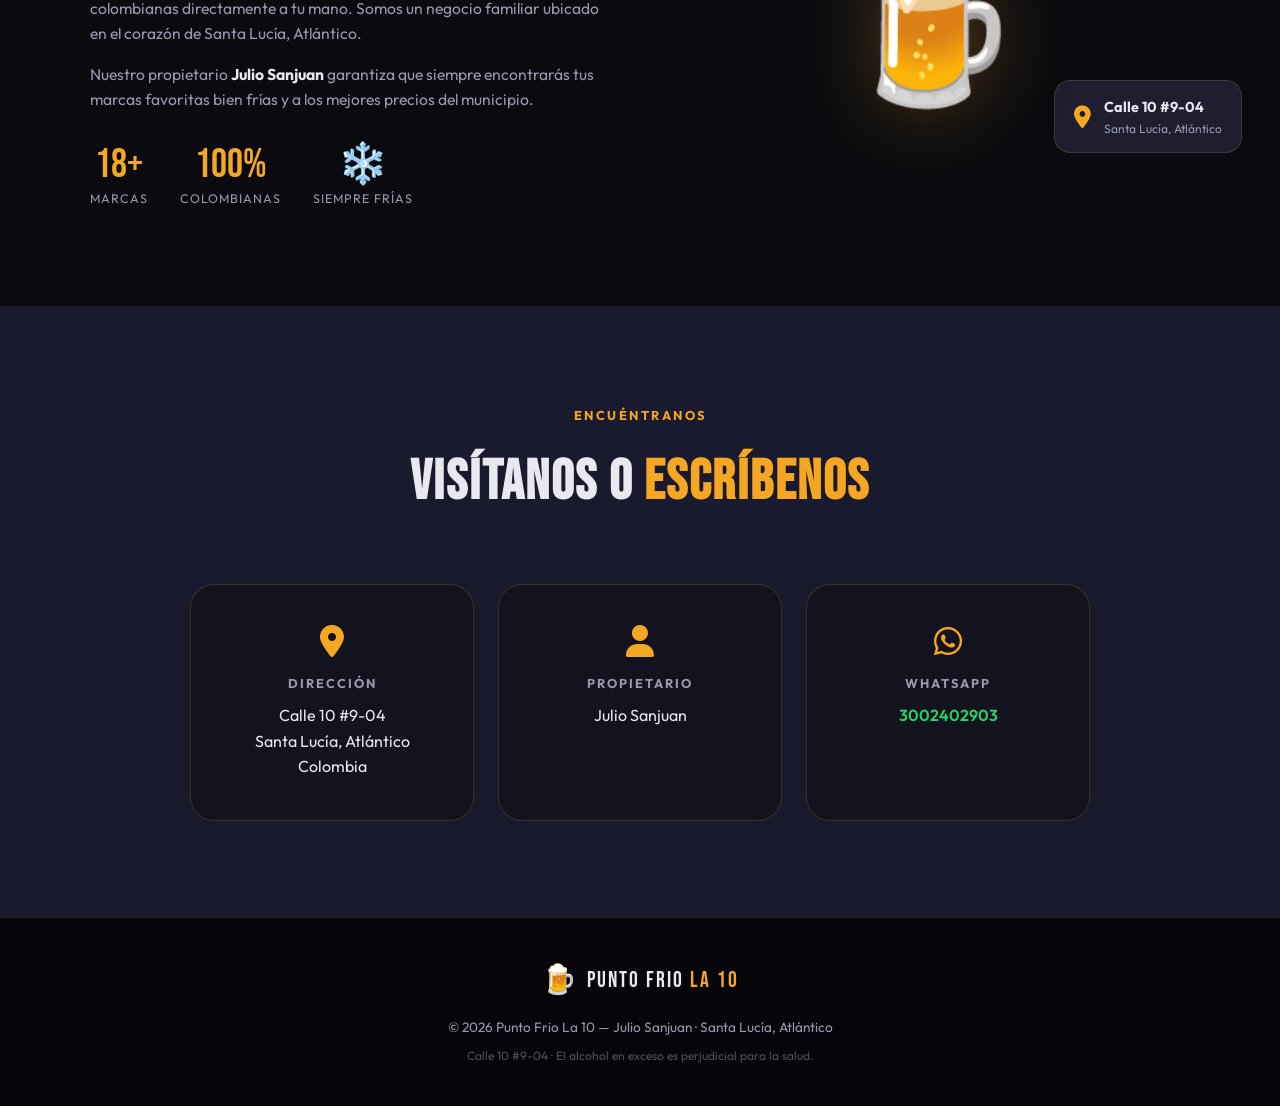
==== commit e9cc48bb: "Update index.html" ====
--- a/index.html
+++ b/index.html
@@ -105,7 +105,7 @@
                         <span class="tag">Caja x24</span>
                     </div>
                 </div>
-                <a href="https://wa.me/573017919042?text=Hola!%20Quiero%20pedir%20Águila" target="_blank"
+                <a href="https://wa.me/573002402903?text=Hola!%20Quiero%20pedir%20Águila" target="_blank"
                     class="product-btn">Pedir</a>
             </div>
 
@@ -120,7 +120,7 @@
                         <span class="tag">Caja x24</span>
                     </div>
                 </div>
-                <a href="https://wa.me/573017919042?text=Hola!%20Quiero%20pedir%20Costeña" target="_blank"
+                <a href="https://wa.me/573002402903?text=Hola!%20Quiero%20pedir%20Costeña" target="_blank"
                     class="product-btn">Pedir</a>
             </div>
 
@@ -135,7 +135,7 @@
                         <span class="tag">Caja x24</span>
                     </div>
                 </div>
-                <a href="https://wa.me/573017919042?text=Hola!%20Quiero%20pedir%20Poker" target="_blank"
+                <a href="https://wa.me/573002402903?text=Hola!%20Quiero%20pedir%20Poker" target="_blank"
                     class="product-btn">Pedir</a>
             </div>
 
@@ -149,7 +149,7 @@
                         <span class="tag">Caja x24</span>
                     </div>
                 </div>
-                <a href="https://wa.me/573017919042?text=Hola!%20Quiero%20pedir%20Club%20Colombia" target="_blank"
+                <a href="https://wa.me/573002402903?text=Hola!%20Quiero%20pedir%20Club%20Colombia" target="_blank"
                     class="product-btn">Pedir</a>
             </div>
 
@@ -163,7 +163,7 @@
                         <span class="tag">Caja x24</span>
                     </div>
                 </div>
-                <a href="https://wa.me/573017919042?text=Hola!%20Quiero%20pedir%20Pilsen" target="_blank"
+                <a href="https://wa.me/573002402903?text=Hola!%20Quiero%20pedir%20Pilsen" target="_blank"
                     class="product-btn">Pedir</a>
             </div>
 
@@ -178,7 +178,7 @@
                         <span class="tag">Caja x24</span>
                     </div>
                 </div>
-                <a href="https://wa.me/573017919042?text=Hola!%20Quiero%20pedir%20Águila%20Light" target="_blank"
+                <a href="https://wa.me/573002402903?text=Hola!%20Quiero%20pedir%20Águila%20Light" target="_blank"
                     class="product-btn">Pedir</a>
             </div>
 
@@ -193,7 +193,7 @@
                         <span class="tag">Caja x24</span>
                     </div>
                 </div>
-                <a href="https://wa.me/573017919042?text=Hola!%20Quiero%20pedir%20Tres%20Cordilleras" target="_blank"
+                <a href="https://wa.me/573002402903?text=Hola!%20Quiero%20pedir%20Tres%20Cordilleras" target="_blank"
                     class="product-btn">Pedir</a>
             </div>
 
@@ -207,7 +207,7 @@
                         <span class="tag">Caja x24</span>
                     </div>
                 </div>
-                <a href="https://wa.me/573017919042?text=Hola!%20Quiero%20pedir%20Redd's" target="_blank"
+                <a href="https://wa.me/573002402903?text=Hola!%20Quiero%20pedir%20Redd's" target="_blank"
                     class="product-btn">Pedir</a>
             </div>
 
@@ -230,7 +230,7 @@
                     <li><i class="fas fa-check-circle"></i> Precio justo por unidad</li>
                     <li><i class="fas fa-check-circle"></i> Siempre bien fría</li>
                 </ul>
-                <a href="https://wa.me/573017919042?text=Hola!%20Quiero%20saber%20los%20precios%20por%20unidad"
+                <a href="https://wa.me/573002402903?text=Hola!%20Quiero%20saber%20los%20precios%20por%20unidad"
                     target="_blank" class="btn btn-primary">Consultar Precio</a>
             </div>
             <div class="pricing-card featured" id="pricing-box">
@@ -243,7 +243,7 @@
                     <li><i class="fas fa-check-circle"></i> Mejor precio por unidad</li>
                     <li><i class="fas fa-check-circle"></i> Disponible en todas las marcas</li>
                 </ul>
-                <a href="https://wa.me/573017919042?text=Hola!%20Quiero%20saber%20los%20precios%20por%20caja"
+                <a href="https://wa.me/573002402903?text=Hola!%20Quiero%20saber%20los%20precios%20por%20caja"
                     target="_blank" class="btn btn-primary">Consultar Precio</a>
             </div>
         </div>
@@ -315,7 +315,7 @@
             <div class="contact-card" id="contact-whatsapp">
                 <i class="fab fa-whatsapp"></i>
                 <h4>WhatsApp</h4>
-                <p><a href="https://wa.me/573017919042" target="_blank" rel="noopener">301 791 9042</a></p>
+                <p><a href="https://wa.me/573002402903" target="_blank" rel="noopener">3002402903</a></p>
             </div>
         </div>
     </section>
@@ -333,7 +333,7 @@
     </footer>
 
     <!-- ===== WHATSAPP FLOATING BUTTON ===== -->
-    <a href="https://wa.me/573017919042?text=Hola!%20Estoy%20interesado%20en%20sus%20cervezas%20🍺" class="whatsapp-fab"
+    <a href="https://wa.me/573002402903?text=Hola!%20Estoy%20interesado%20en%20sus%20cervezas%20🍺" class="whatsapp-fab"
         id="whatsapp-fab" target="_blank" rel="noopener" aria-label="Contactar por WhatsApp">
         <i class="fab fa-whatsapp"></i>
         <span class="whatsapp-tooltip">¡Escríbenos!</span>
